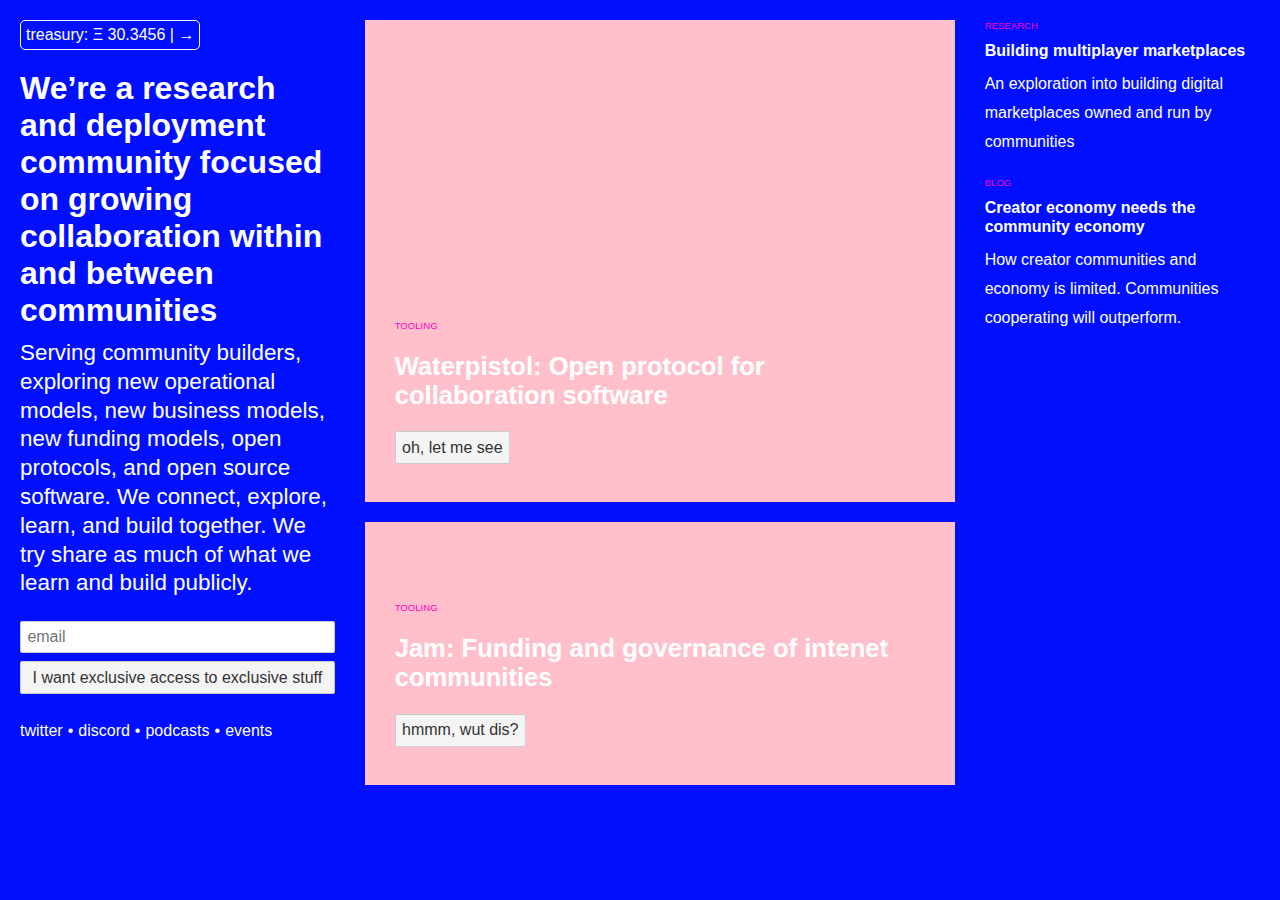
==== treasury.html @ e46e68c3 "treasury page" ====
<!DOCTYPE html>
<html lang="en">
<head>
	<meta charset='utf-8'>
	<meta name='viewport' content='width=device-width,initial-scale=1'>

	<title>morphism</title>

	<link rel='icon' type='image/png' href='./favicon.ico'>
	<link rel='stylesheet' href='./global.css'>

	<script>
		function myFunction(e) {
			alert(e.target.elements.email.value, 'e');
		}
	</script>
</head>

<body>
	<div class="container">
		<div class="title">
			<div class="treasury">treasury: Ξ 30.3456 | →</div>
			<h1>We’re a research and deployment community focused on growing collaboration within and between communities</h1>
			<p>Serving community builders, exploring new operational models, new business models, new funding models, open protocols, and open source software. We connect, explore, learn, and build together. We try share as much of what we learn and build publicly.</p>
			<form onsubmit="myFunction(event)">
				<input placeholder="email" type="text" name="email">
				<button class="email-button" type="submit">I want exclusive access to exclusive stuff</button>
			</form>
			<div class="community-channels">
				<a href="">twitter</a>
				<span>•</span>
				<a href="">discord</a>
				<span>•</span>
				<a href="">podcasts</a>
				<span>•</span>
				<a href="">events</a>
			</div>
		</div>
		<div>
			<div class="project first-project">
				<label for="">tooling</label>
				<h2>Waterpistol: Open protocol for collaboration software</h2>
				<button>oh, let me see</button>
			</div>
			<div class="project second-project">
				<label for="">tooling</label>
				<h2>Jam: Funding and governance of intenet communities</h2>
				<button onclick="location.href='http://jam.morphism.network'">hmmm, wut dis?</button>
			</div>
			<!-- <div class="project second-project">
				<label for="">tooling</label>
				<h2>domore: tools for community expertise consulting</h2>
				<button>hmmm, wut dis?</button>
			</div> -->
		</div>
		<div>
			<div>
				<label for="">research</label>
				<div class="post-title">Building multiplayer marketplaces</div>
				<div class="post-description">An exploration into building digital marketplaces owned and run by communities</div>
			</div>
			<div>
				<label for="">blog</label>
				<div class="post-title">Creator economy needs the community economy</div>
				<div class="post-description">How creator communities and economy is limited. Communities cooperating will outperform.</div>
			</div>
		</div>
	</div>
</body>
</html>
---- global.css ----
@font-face { font-family: CalSans; src: url('CalSans-SemiBold.otf'); } 

html, body {
	position: relative;
	width: 100%;
	/* height: 100%; */
}

body {
	color: white;
	background-color: #0010ff;
	margin: 0;
	box-sizing: border-box;
	font-family: -apple-system, BlinkMacSystemFont, "Segoe UI", Roboto, Oxygen-Sans, Ubuntu, Cantarell, "Helvetica Neue", sans-serif;
}

a {
	color: white;
	text-decoration: none;
}

a:hover {
	text-decoration: underline;
}

a:visited {
	color: white;
}

label {
	display: block;
}

input, button, select, textarea {
	font-family: inherit;
	font-size: inherit;
	-webkit-padding: 0.4em 0;
	padding: 0.4em;
	margin: 0 0 0.5em 0;
	box-sizing: border-box;
	border: 1px solid #ccc;
	border-radius: 2px;
}

input:disabled {
	color: #ccc;
}

button {
	color: #333;
	background-color: #f4f4f4;
	outline: none;
}

button:disabled {
	color: #999;
}

button:not(:disabled):active {
	background-color: #ddd;
}

button:focus {
	border-color: #666;
}

.container {
	display: grid;
	margin: 20px;
	grid-gap: 30px;
	grid-template-columns: 0.8fr 1.5fr 0.7fr;
}

h1 {
	font-size: 2rem;
	margin: 0;
}

h2 {
	font-size: 1.6rem;
}


p {
	font-size: 1.4rem;
	line-height: 1.8rem;
	margin-top: 10px;
}

.treasury {
	border: 1px solid white;
	padding: 5px;
	border-radius: 5px;
	display: inline-block;
	margin-bottom: 20px;
}

.post-title {
	font-weight: 600;
	font-size: 1rem;
	line-height: 1.2rem;
	margin-top: 10px;
}

.post-description {
	font-size: 1rem;
	line-height: 1.8rem;
	margin-bottom: 20px;
	margin-top: 10px;
}

.project {
	background-color: pink;
	padding: 30px;
	color: white;
}

.first-project {
	padding-top: 300px;
	background-image: url("imgs/waterfight.png");
	background-position: center;
	background-size: cover;
}

.second-project {
	margin-top: 20px;
	padding-top: 80px;
	background-image: url("imgs/jam.png");
	background-position: bottom;
}

label {
	text-transform: uppercase;
	font-size: 0.6rem;
	font-weight: 500;
	color: rgb(255, 0, 191);
}

.community-channels {
	display: flex;
	flex-direction: row;
	grid-gap: 5px;
	margin-top: 20px;
}

input {
	width: 100%;
}
.email-button {
	width: 100%;
}

@media only screen and (max-width: 600px) {
	.container {
		grid-template-columns: 1fr;
	}
	h1 {
		font-size: 2rem;
	}
	.title {
		display: flex;
		flex-direction: column;
	}
  }
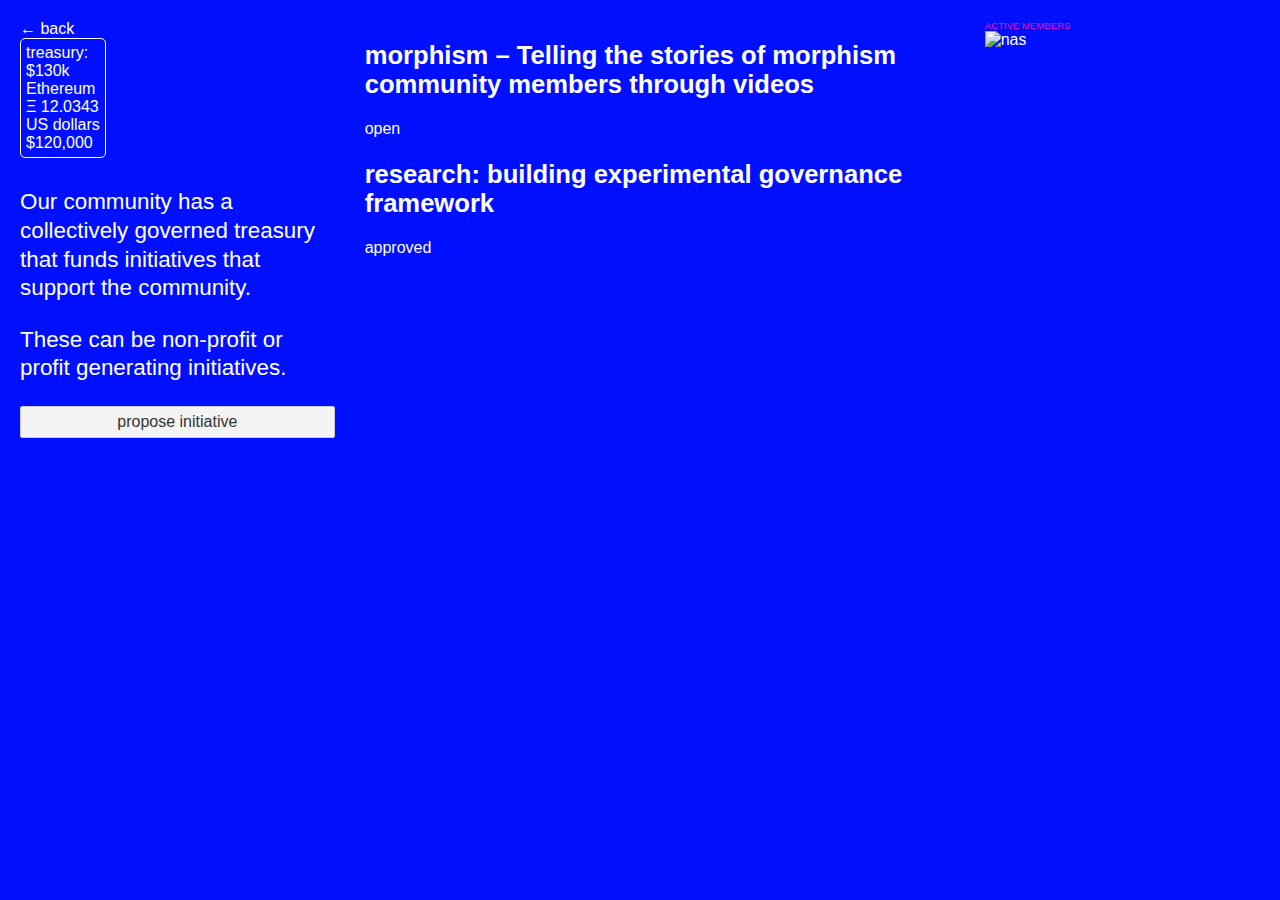
==== commit 34571978: "add link" ====
--- a/treasury.html
+++ b/treasury.html
@@ -4,65 +4,48 @@
 	<meta charset='utf-8'>
 	<meta name='viewport' content='width=device-width,initial-scale=1'>
 
-	<title>morphism</title>
+	<title>morphism | treasury</title>
 
 	<link rel='icon' type='image/png' href='./favicon.ico'>
 	<link rel='stylesheet' href='./global.css'>
-
-	<script>
-		function myFunction(e) {
-			alert(e.target.elements.email.value, 'e');
-		}
-	</script>
+	<link rel='stylesheet' href='./treasury.css'>
 </head>
 
 <body>
 	<div class="container">
 		<div class="title">
-			<div class="treasury">treasury: Ξ 30.3456 | →</div>
-			<h1>We’re a research and deployment community focused on growing collaboration within and between communities</h1>
-			<p>Serving community builders, exploring new operational models, new business models, new funding models, open protocols, and open source software. We connect, explore, learn, and build together. We try share as much of what we learn and build publicly.</p>
-			<form onsubmit="myFunction(event)">
-				<input placeholder="email" type="text" name="email">
-				<button class="email-button" type="submit">I want exclusive access to exclusive stuff</button>
-			</form>
-			<div class="community-channels">
-				<a href="">twitter</a>
-				<span>•</span>
-				<a href="">discord</a>
-				<span>•</span>
-				<a href="">podcasts</a>
-				<span>•</span>
-				<a href="">events</a>
+			<a href="https://www.morphism.network/"><div class="back">← back</div></a>
+			<div class="treasury">
+				<div>treasury:</div>
+				<div class="treasury-sum">$130k</div>
+				<div class="asset-row">
+					<div>Ethereum</div>
+					<div>Ξ 12.0343</div>
+				</div>
+				<div class="asset-row">
+					<div>US dollars</div>
+					<div>$120,000</div>
+				</div>
+			</div>
+			<p>Our community has a collectively governed treasury that funds initiatives that support the community.</p>
+			<p>These can be non-profit or profit generating initiatives.</p>
+			<button class="email-button" type="submit">propose initiative</button>
+		</div>
+		<div>
+			<a href="https://www.morphism.network/proposals.html"></a>
+			<div class="initiative first-initiative">
+				<h2>morphism – Telling the stories of morphism community members through videos</h2>
+				<div class="status">open</div>
+			</div>
+			<div class="initiative second-initiative">
+				<h2>research: building experimental governance framework</h2>
+				<div class="status approved">approved</div>
 			</div>
 		</div>
 		<div>
-			<div class="project first-project">
-				<label for="">tooling</label>
-				<h2>Waterpistol: Open protocol for collaboration software</h2>
-				<button>oh, let me see</button>
-			</div>
-			<div class="project second-project">
-				<label for="">tooling</label>
-				<h2>Jam: Funding and governance of intenet communities</h2>
-				<button onclick="location.href='http://jam.morphism.network'">hmmm, wut dis?</button>
-			</div>
-			<!-- <div class="project second-project">
-				<label for="">tooling</label>
-				<h2>domore: tools for community expertise consulting</h2>
-				<button>hmmm, wut dis?</button>
-			</div> -->
-		</div>
-		<div>
+			<label for="">active members</label>
 			<div>
-				<label for="">research</label>
-				<div class="post-title">Building multiplayer marketplaces</div>
-				<div class="post-description">An exploration into building digital marketplaces owned and run by communities</div>
-			</div>
-			<div>
-				<label for="">blog</label>
-				<div class="post-title">Creator economy needs the community economy</div>
-				<div class="post-description">How creator communities and economy is limited. Communities cooperating will outperform.</div>
+				<img class="avatar" src="https://pbs.twimg.com/profile_images/1485650851641409542/j2CgS4Va_400x400.png" alt="nas" />
 			</div>
 		</div>
 	</div>
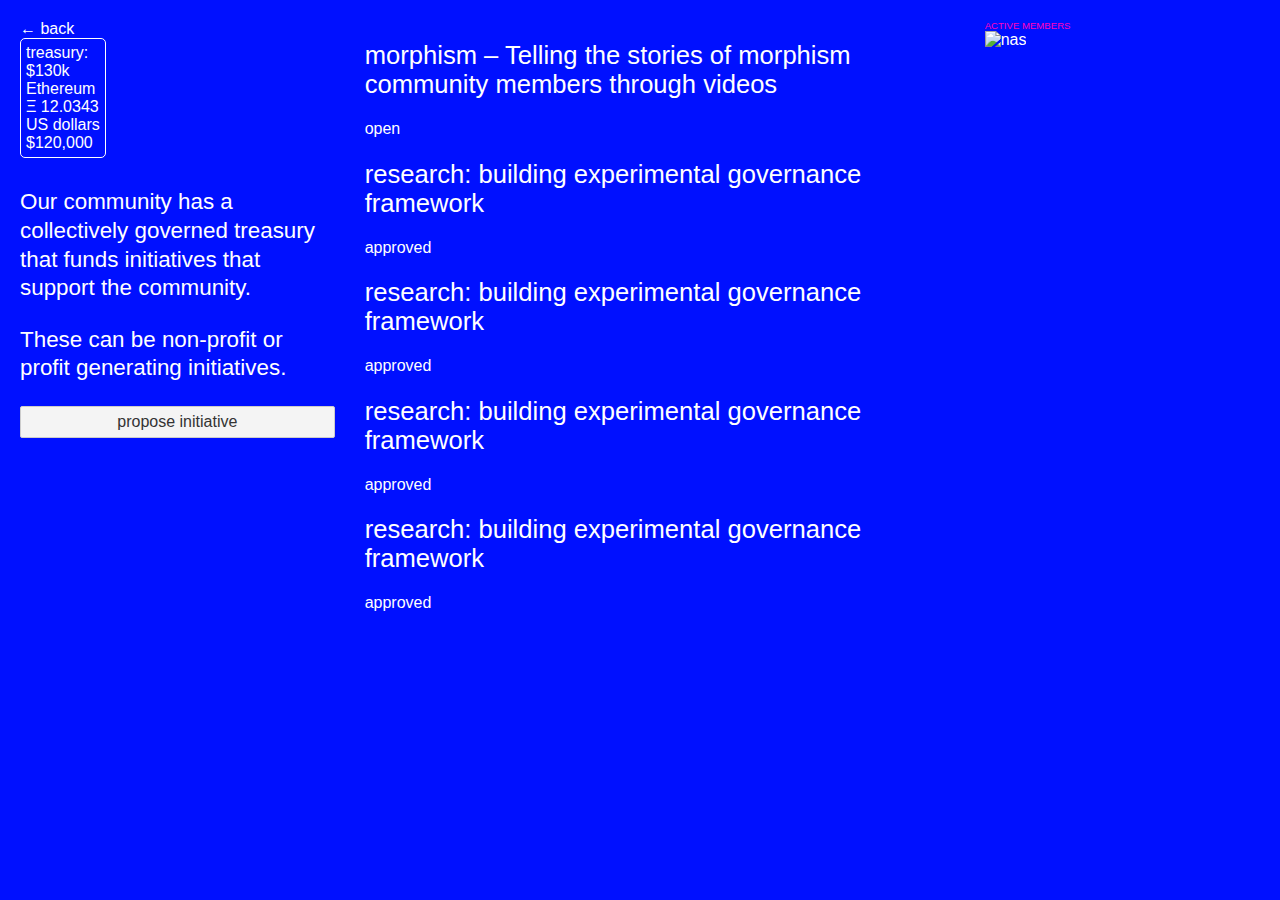
==== commit d0580944: "treasury proposal" ====
--- a/treasury.html
+++ b/treasury.html
@@ -32,15 +32,36 @@
 			<button class="email-button" type="submit">propose initiative</button>
 		</div>
 		<div>
-			<a href="https://www.morphism.network/proposals.html"></a>
-			<div class="initiative first-initiative">
-				<h2>morphism – Telling the stories of morphism community members through videos</h2>
-				<div class="status">open</div>
-			</div>
-			<div class="initiative second-initiative">
-				<h2>research: building experimental governance framework</h2>
-				<div class="status approved">approved</div>
-			</div>
+			<a href="https://www.morphism.network/proposal.html">
+				<div class="initiative first-initiative">
+					<h2>morphism – Telling the stories of morphism community members through videos</h2>
+					<div class="status">open</div>
+				</div>
+			</a>
+			<a href="https://www.morphism.network/proposal.html"></a>
+				<div class="initiative second-initiative">
+					<h2>research: building experimental governance framework</h2>
+					<div class="status approved">approved</div>
+				</div>
+			</a>
+			<a href="https://www.morphism.network/proposal.html"></a>
+				<div class="initiative second-initiative">
+					<h2>research: building experimental governance framework</h2>
+					<div class="status approved">approved</div>
+				</div>
+			</a>
+			<a href="https://www.morphism.network/proposal.html"></a>
+				<div class="initiative second-initiative">
+					<h2>research: building experimental governance framework</h2>
+					<div class="status approved">approved</div>
+				</div>
+			</a>
+			<a href="https://www.morphism.network/proposal.html"></a>
+				<div class="initiative second-initiative">
+					<h2>research: building experimental governance framework</h2>
+					<div class="status approved">approved</div>
+				</div>
+			</a>
 		</div>
 		<div>
 			<label for="">active members</label>
--- a/global.css
+++ b/global.css
@@ -78,6 +78,7 @@
 
 h2 {
 	font-size: 1.6rem;
+	font-weight: 500;
 }
 
 
@@ -110,7 +111,7 @@
 }
 
 .project {
-	background-color: pink;
+	/* background-color: pink; */
 	padding: 30px;
 	color: white;
 }
@@ -127,6 +128,10 @@
 	padding-top: 80px;
 	background-image: url("imgs/jam.png");
 	background-position: bottom;
+}
+
+.work {
+	text-decoration: underline;
 }
 
 label {
@@ -150,6 +155,11 @@
 	width: 100%;
 }
 
+.blog-container {
+	max-width: 740px;
+	margin: 0 auto;
+}
+
 @media only screen and (max-width: 600px) {
 	.container {
 		grid-template-columns: 1fr;
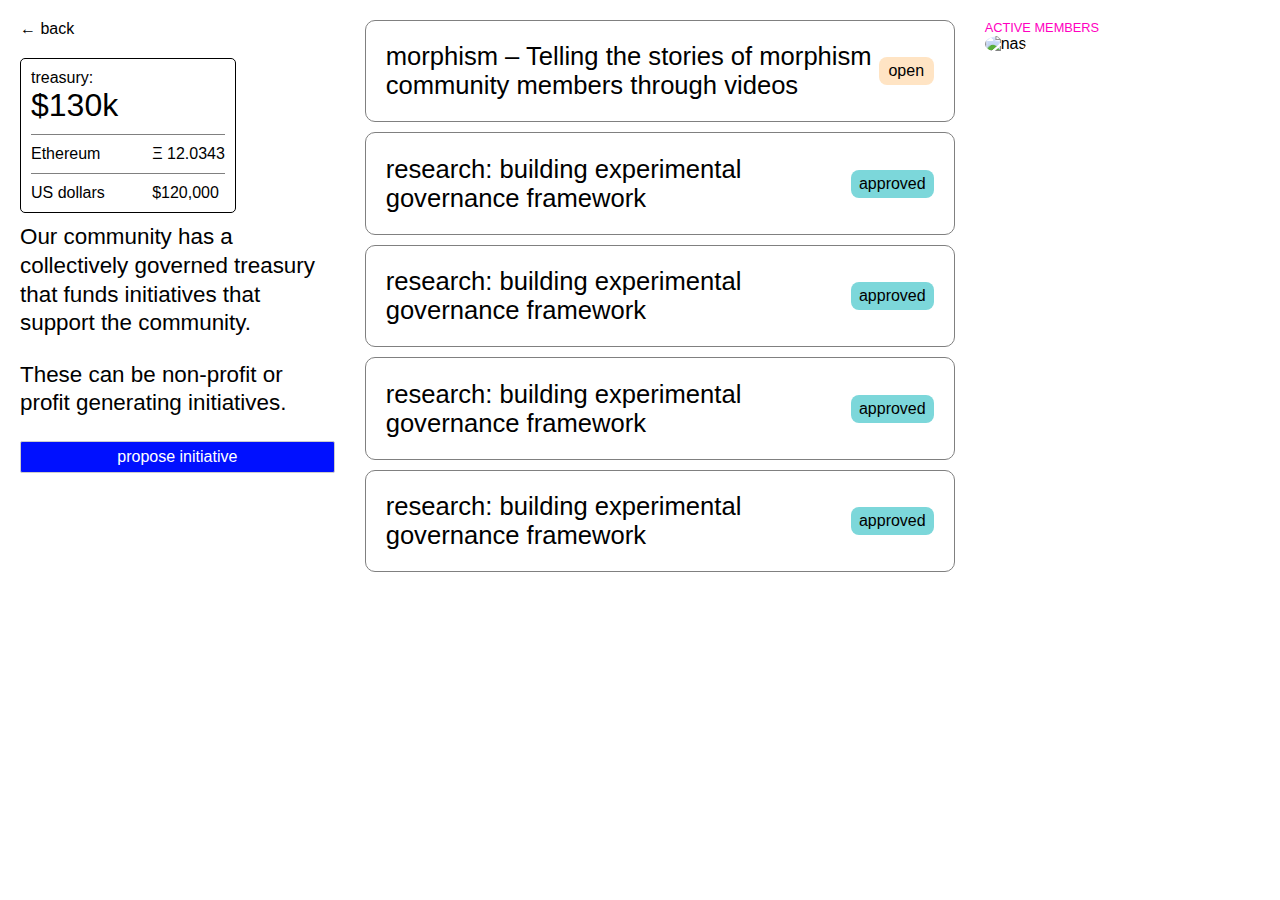
==== commit 1d8e5e07: "treasury page" ====
--- a/treasury.html
+++ b/treasury.html
@@ -12,7 +12,7 @@
 </head>
 
 <body>
-	<div class="container">
+	<div class="treasurycontainer">
 		<div class="title">
 			<a href="https://www.morphism.network/"><div class="back">← back</div></a>
 			<div class="treasury">
--- a/global.css
+++ b/global.css
@@ -64,28 +64,46 @@
 	border-color: #666;
 }
 
+h1 {
+	font-size: 4rem;
+	margin: 0;
+}
+
+h2 {
+	font-size: 1.6rem;
+	font-weight: 500;
+}
+
+
+p {
+	font-size: 1.4rem;
+	line-height: 1.8rem;
+	margin-top: 10px;
+}
+
 .container {
 	display: grid;
 	margin: 20px;
 	grid-gap: 30px;
-	grid-template-columns: 0.8fr 1.5fr 0.7fr;
-}
-
-h1 {
-	font-size: 2rem;
-	margin: 0;
-}
-
-h2 {
-	font-size: 1.6rem;
-	font-weight: 500;
-}
-
-
-p {
-	font-size: 1.4rem;
-	line-height: 1.8rem;
-	margin-top: 10px;
+	/* grid-template-columns: 0.8fr 1.5fr 0.7fr; */
+}
+
+.header {
+	display: flex;
+	flex-direction: row;
+	justify-content: space-between;
+	align-items: center;
+}
+
+.community-channels {
+	display: flex;
+	flex-direction: row;
+	grid-gap: 5px;
+}
+
+.hero {
+	display: grid;
+	grid-template-columns: 2.8fr 1.2fr;
 }
 
 .treasury {
@@ -93,7 +111,6 @@
 	padding: 5px;
 	border-radius: 5px;
 	display: inline-block;
-	margin-bottom: 20px;
 }
 
 .post-title {
@@ -110,23 +127,38 @@
 	margin-top: 10px;
 }
 
+.projects {
+	display: grid;
+	grid-template-columns: repeat(4, 1fr);
+	grid-gap: 20px;
+}
+
 .project {
 	/* background-color: pink; */
 	padding: 30px;
 	color: white;
+	padding-bottom: 300px;
 }
 
 .first-project {
-	padding-top: 300px;
-	background-image: url("imgs/waterfight.png");
+	background: linear-gradient( rgba(0, 0, 0, 0.3), rgba(0, 0, 0, 0.3) ), url("imgs/waterfight.png");
 	background-position: center;
 	background-size: cover;
 }
 
 .second-project {
-	margin-top: 20px;
-	padding-top: 80px;
-	background-image: url("imgs/jam.png");
+	background: linear-gradient( rgba(0, 0, 0, 0.3), rgba(0, 0, 0, 0.3) ), url("imgs/jam.png");
+	background-position: bottom;
+}
+
+.third-project {
+	background: linear-gradient( rgba(0, 0, 0, 0.3), rgba(0, 0, 0, 0.3) ), url("imgs/devnode.png");
+	background-size: cover;
+}
+
+.fourth-project {
+	background: linear-gradient( rgba(0, 0, 0, 0.3), rgba(0, 0, 0, 0.3) ), url("imgs/domore.png");
+	background-size: cover;
 	background-position: bottom;
 }
 
@@ -136,16 +168,9 @@
 
 label {
 	text-transform: uppercase;
-	font-size: 0.6rem;
+	font-size: 0.8rem;
 	font-weight: 500;
 	color: rgb(255, 0, 191);
-}
-
-.community-channels {
-	display: flex;
-	flex-direction: row;
-	grid-gap: 5px;
-	margin-top: 20px;
 }
 
 input {
@@ -164,10 +189,17 @@
 	.container {
 		grid-template-columns: 1fr;
 	}
+
+	.projects {
+		display: flex;
+		grid-template-rows: repeat(3, 1fr);
+		grid-gap: 30px;
+	}
+
 	h1 {
-		font-size: 2rem;
-	}
-	.title {
+		font-size: 3rem;
+	}
+	.hero {
 		display: flex;
 		flex-direction: column;
 	}
--- a/treasury.css
+++ b/treasury.css
@@ -0,0 +1,75 @@
+body {
+    background-color: white;
+    color: black;
+}
+
+.treasurycontainer {
+	display: grid;
+	margin: 20px;
+	grid-gap: 30px;
+	grid-template-columns: 0.8fr 1.5fr 0.7fr;
+}
+
+
+.back {
+    color: black;
+    margin-bottom: 20px;
+}
+
+.avatar {
+    height: 60px;
+    width: 60px;
+    border-radius: 100%;
+}
+
+.initiative {
+    border: 1px solid grey;
+    border-radius: 10px;
+    margin-bottom: 10px;
+    padding: 0px 20px;
+    display: grid;
+    grid-template-columns: 9fr 1fr;
+    align-items: center;
+}
+
+.status {
+    background-color: bisque;
+    padding: 5px 8px;
+    text-align: center;
+    border-radius: 8px;
+}
+
+.approved {
+    background-color: rgb(124, 215, 218);
+}
+
+.treasury {
+	border: 1px solid black;
+    /* width: 100%; */
+    padding: 10px;
+}
+
+.treasury-sum {
+    font-size: 2rem;
+}
+
+.asset-row {
+    display: grid;
+    grid-template-columns: 2.5fr 1.5fr;
+    margin-top: 10px;
+    padding-top: 10px;
+    border-top: 1px solid grey;
+}
+
+button {
+    background-color: #0010ff;
+    color: white;
+}
+
+a {
+    color: black;
+}
+
+a:visited {
+	color: black;
+}